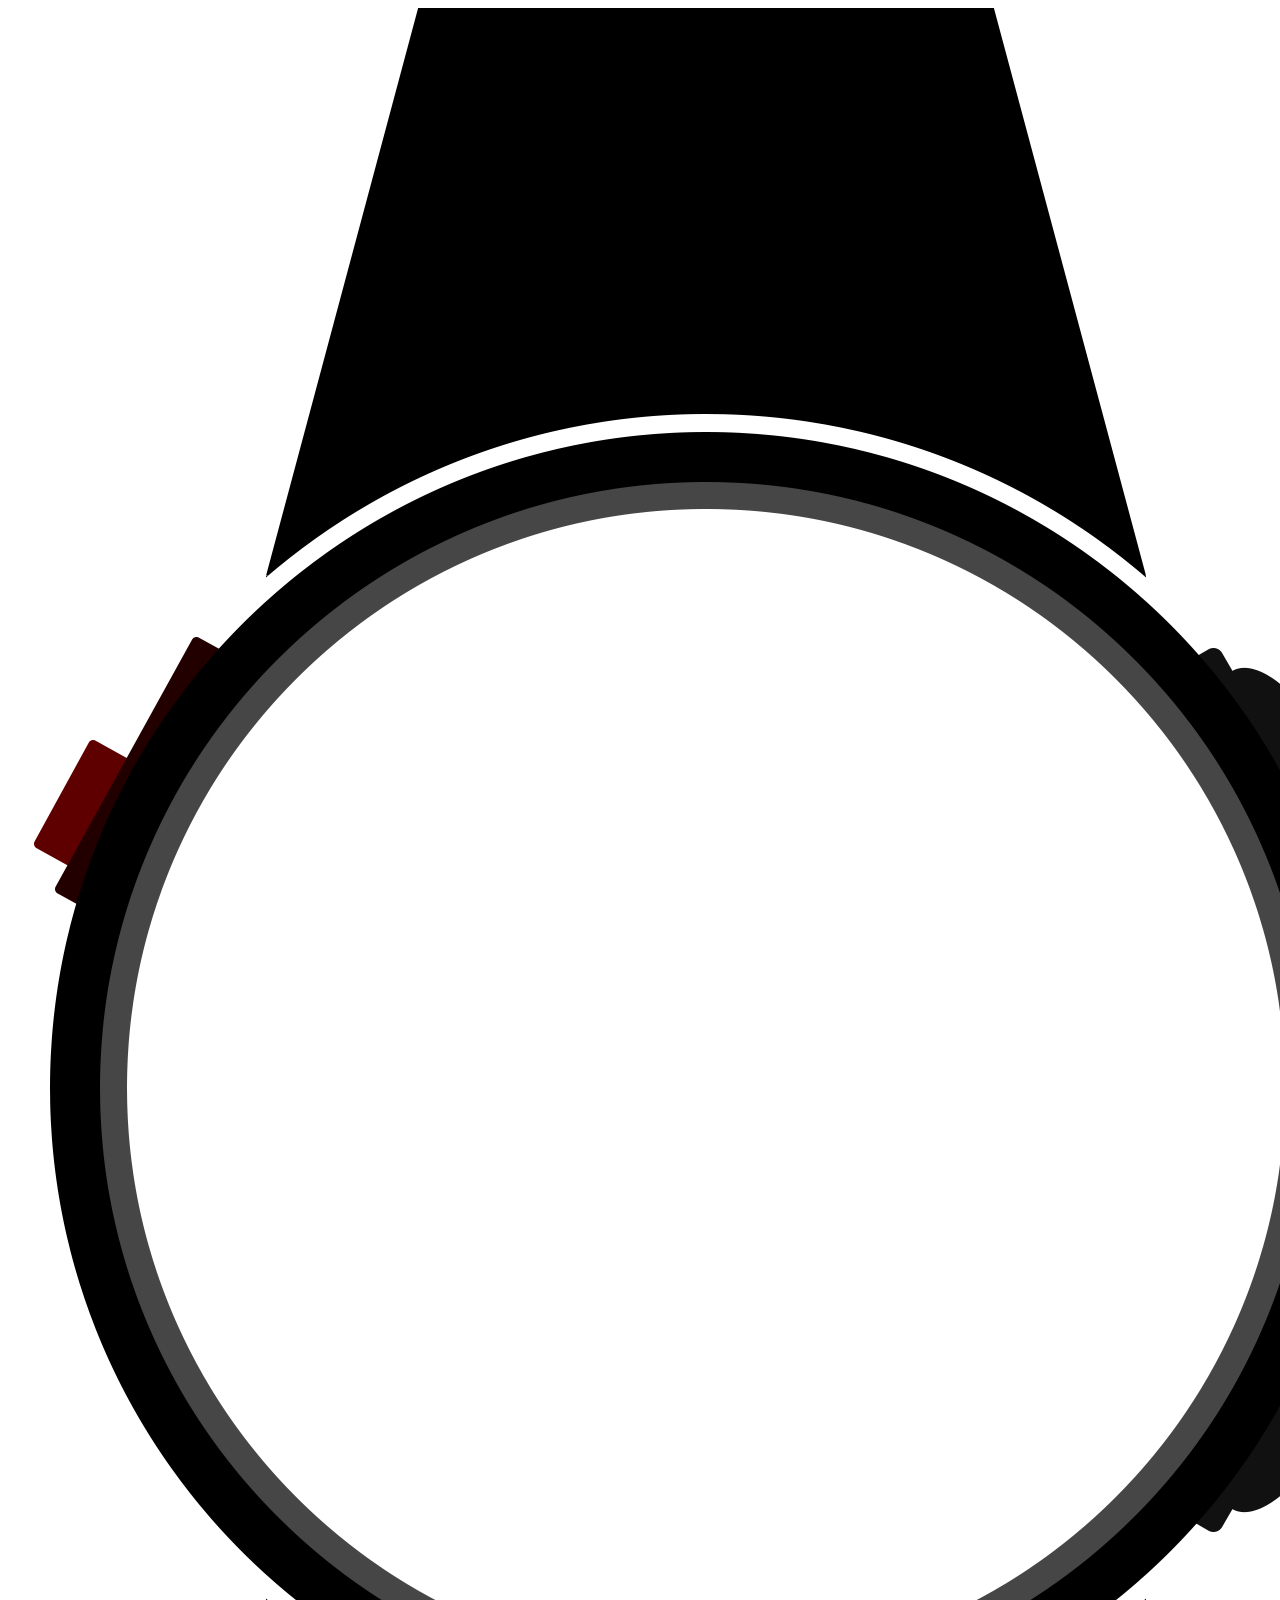
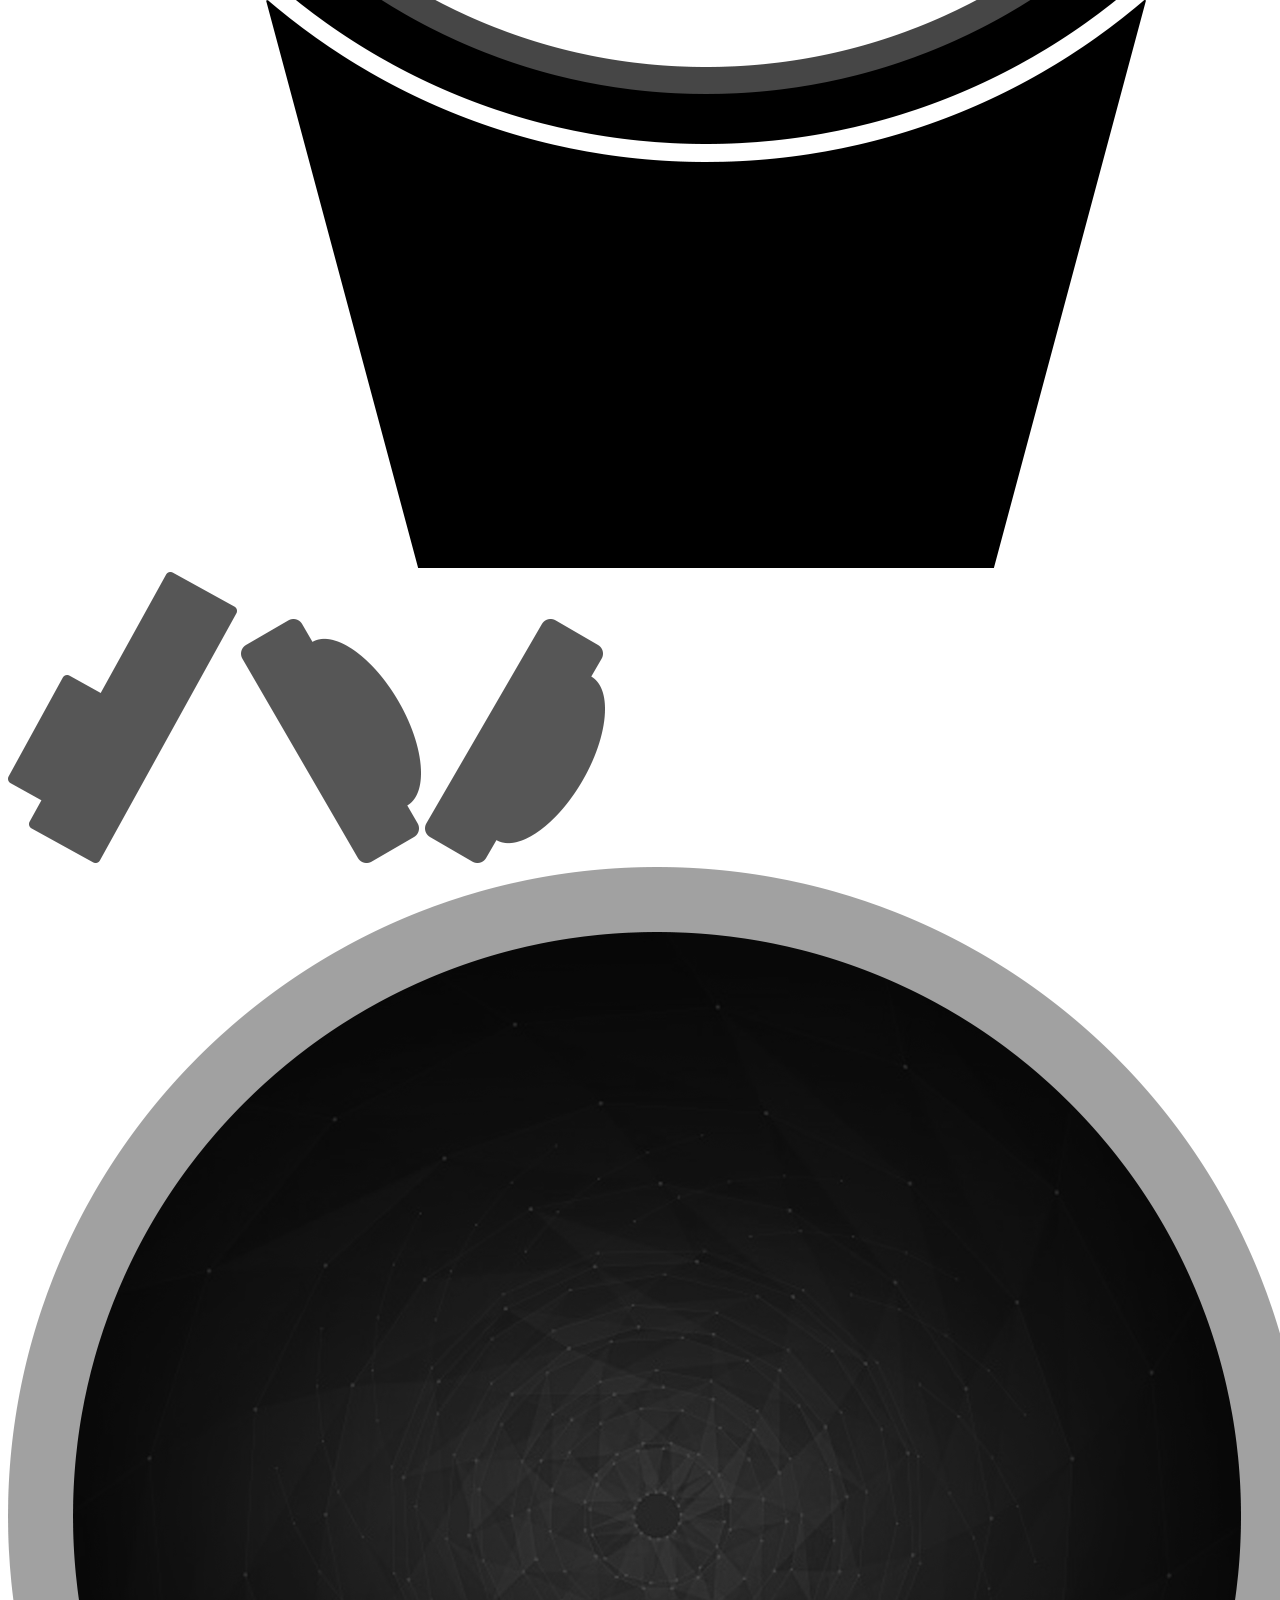
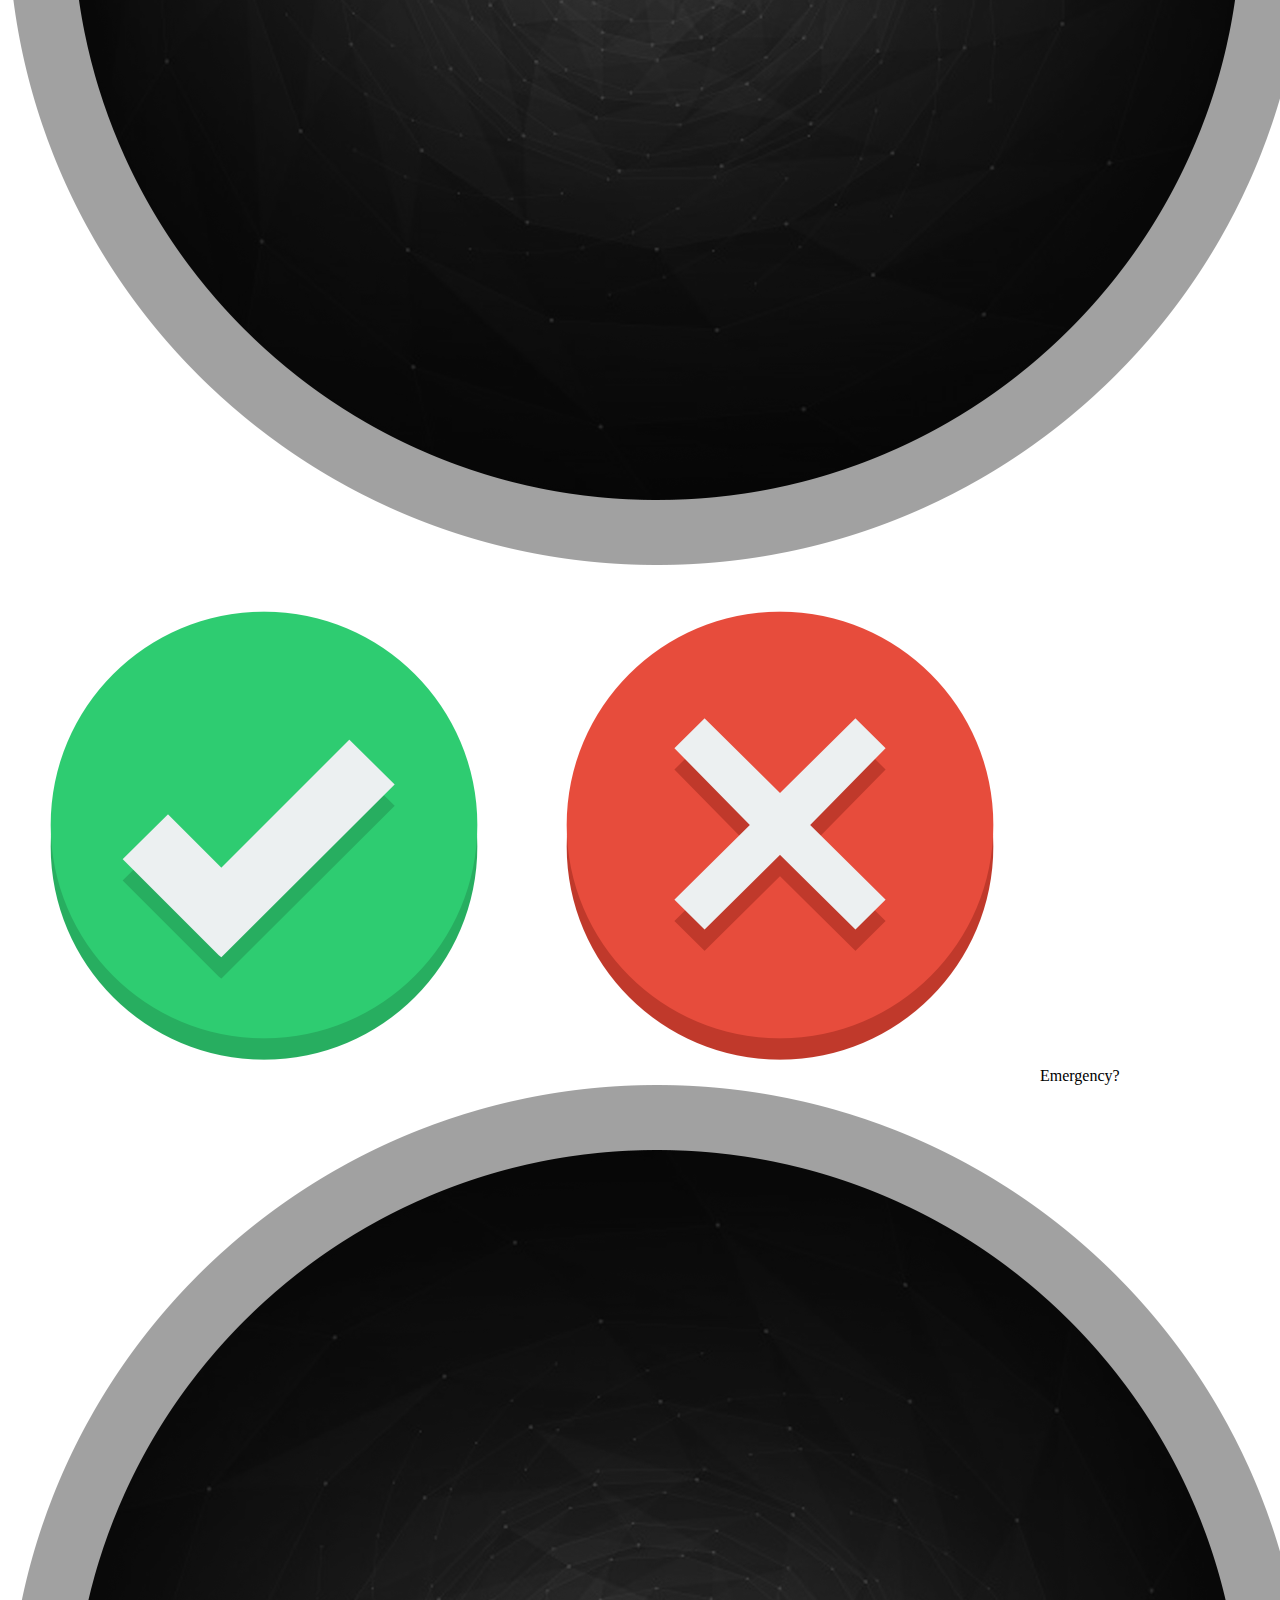
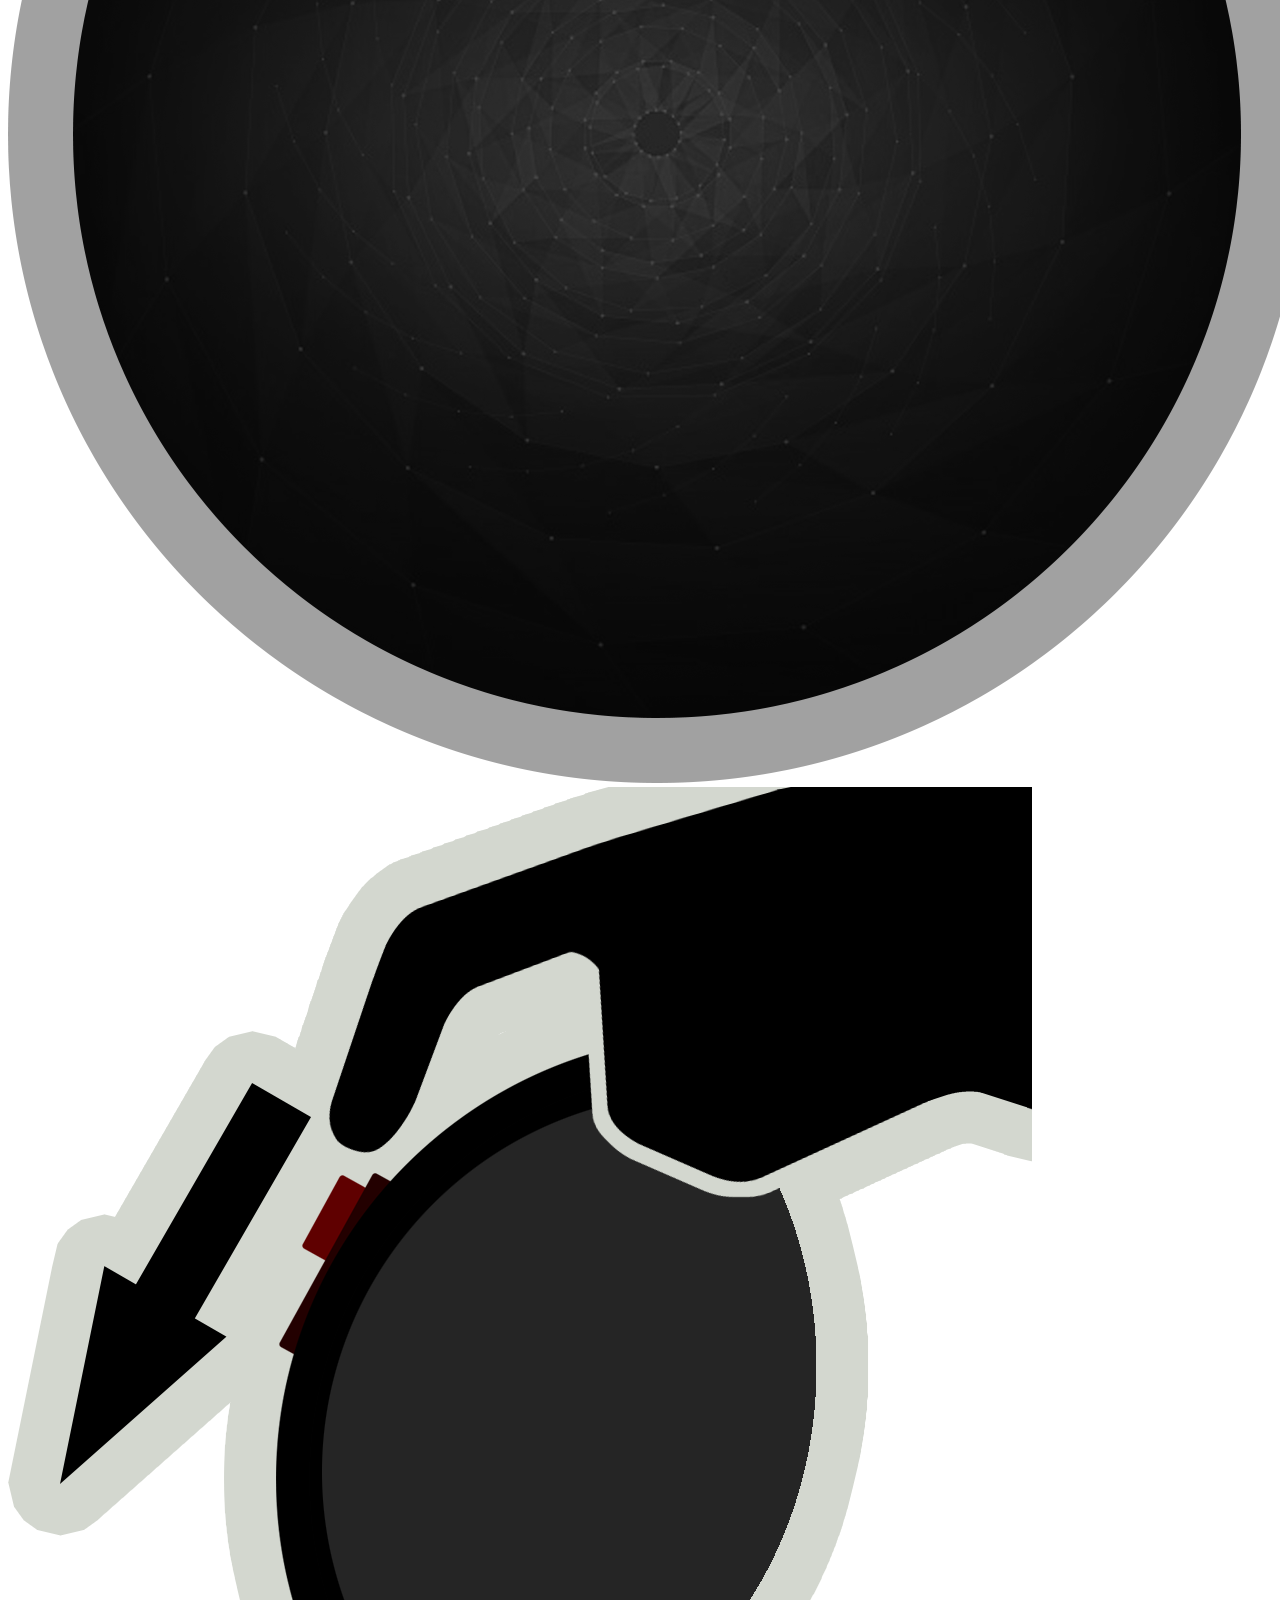
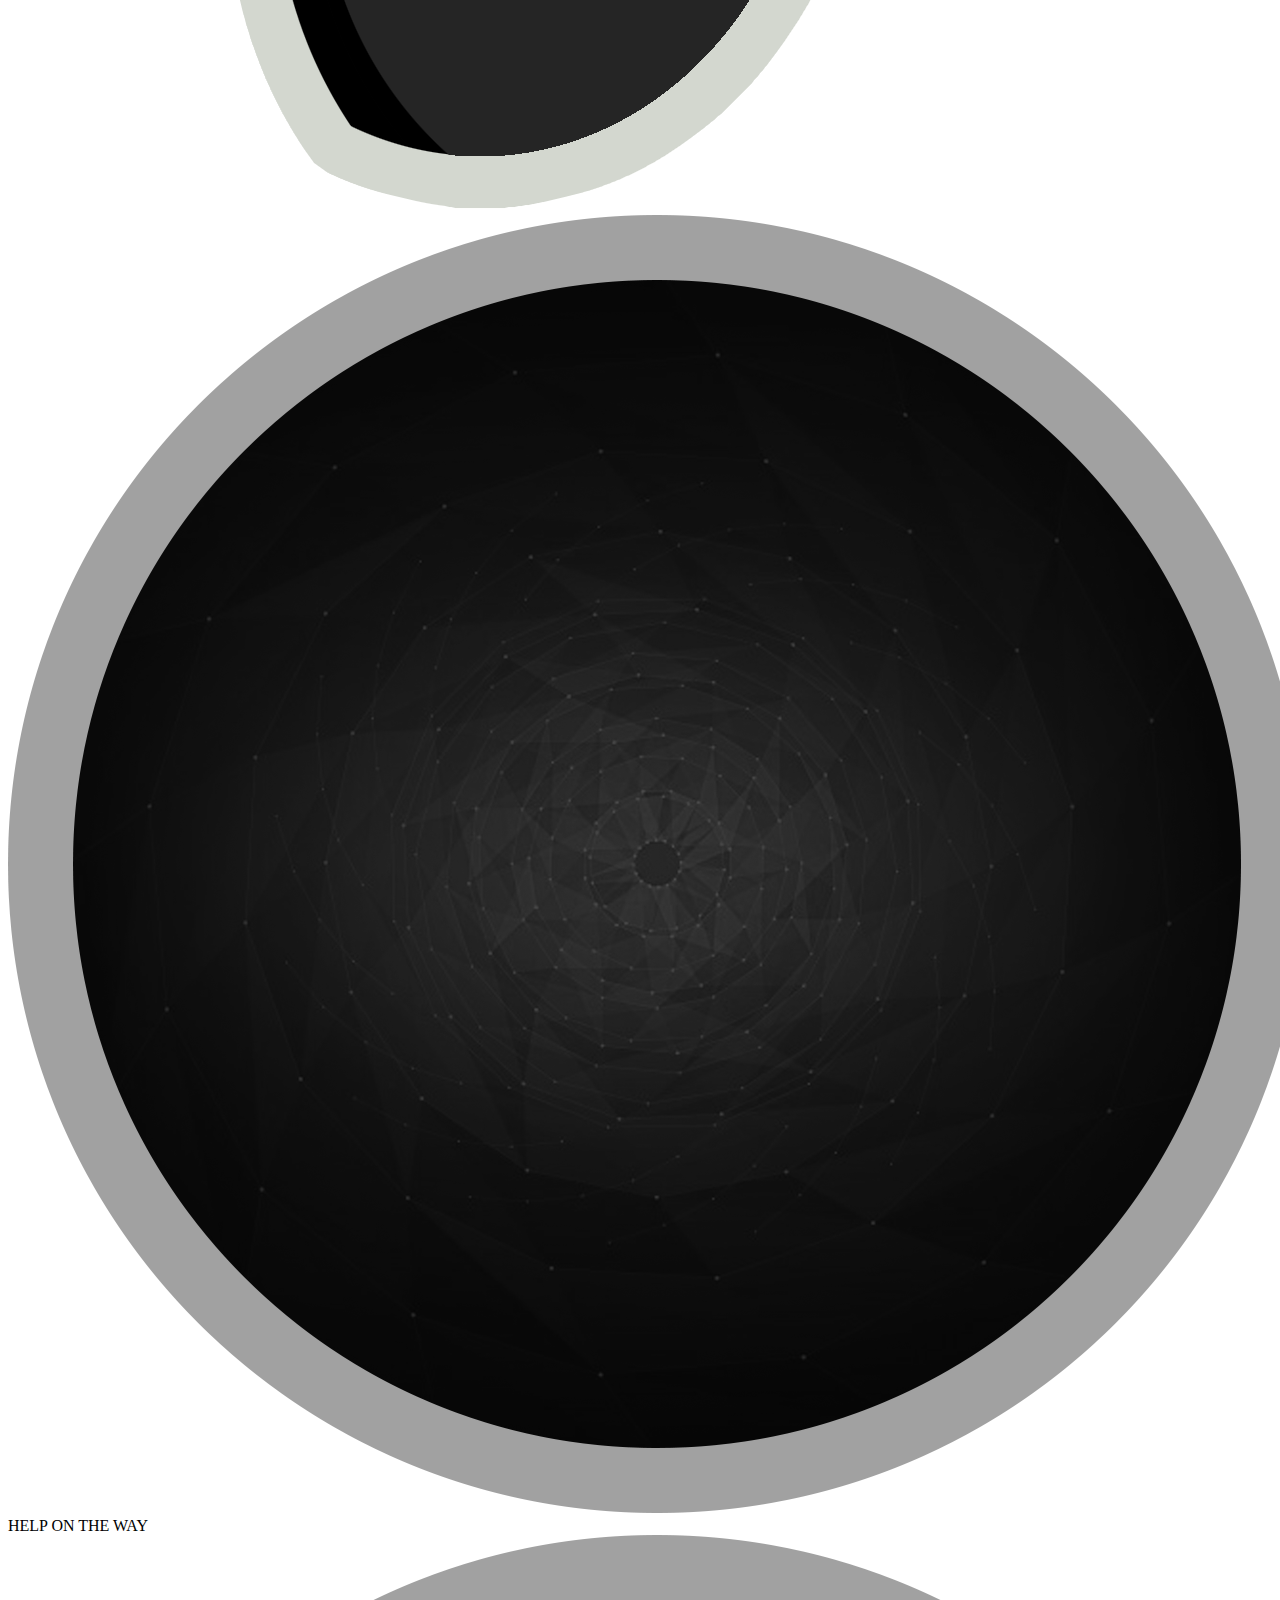
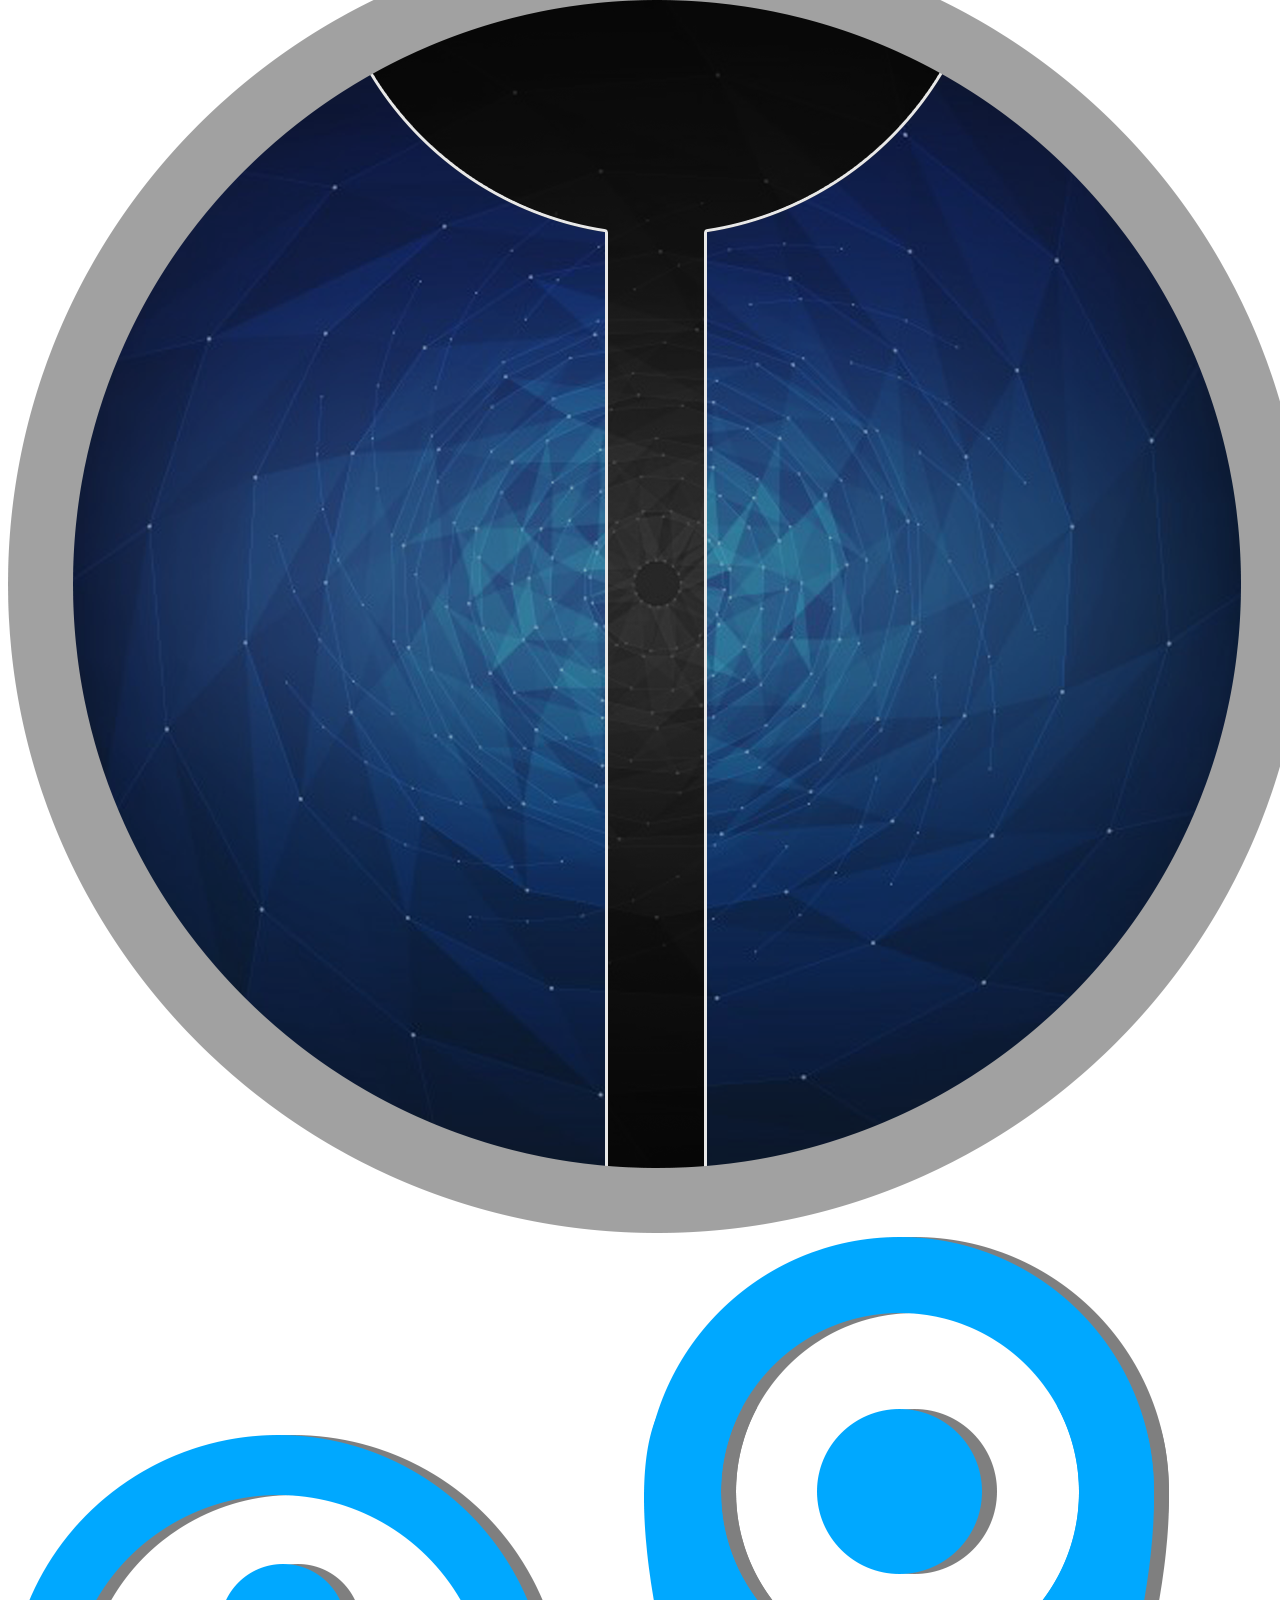
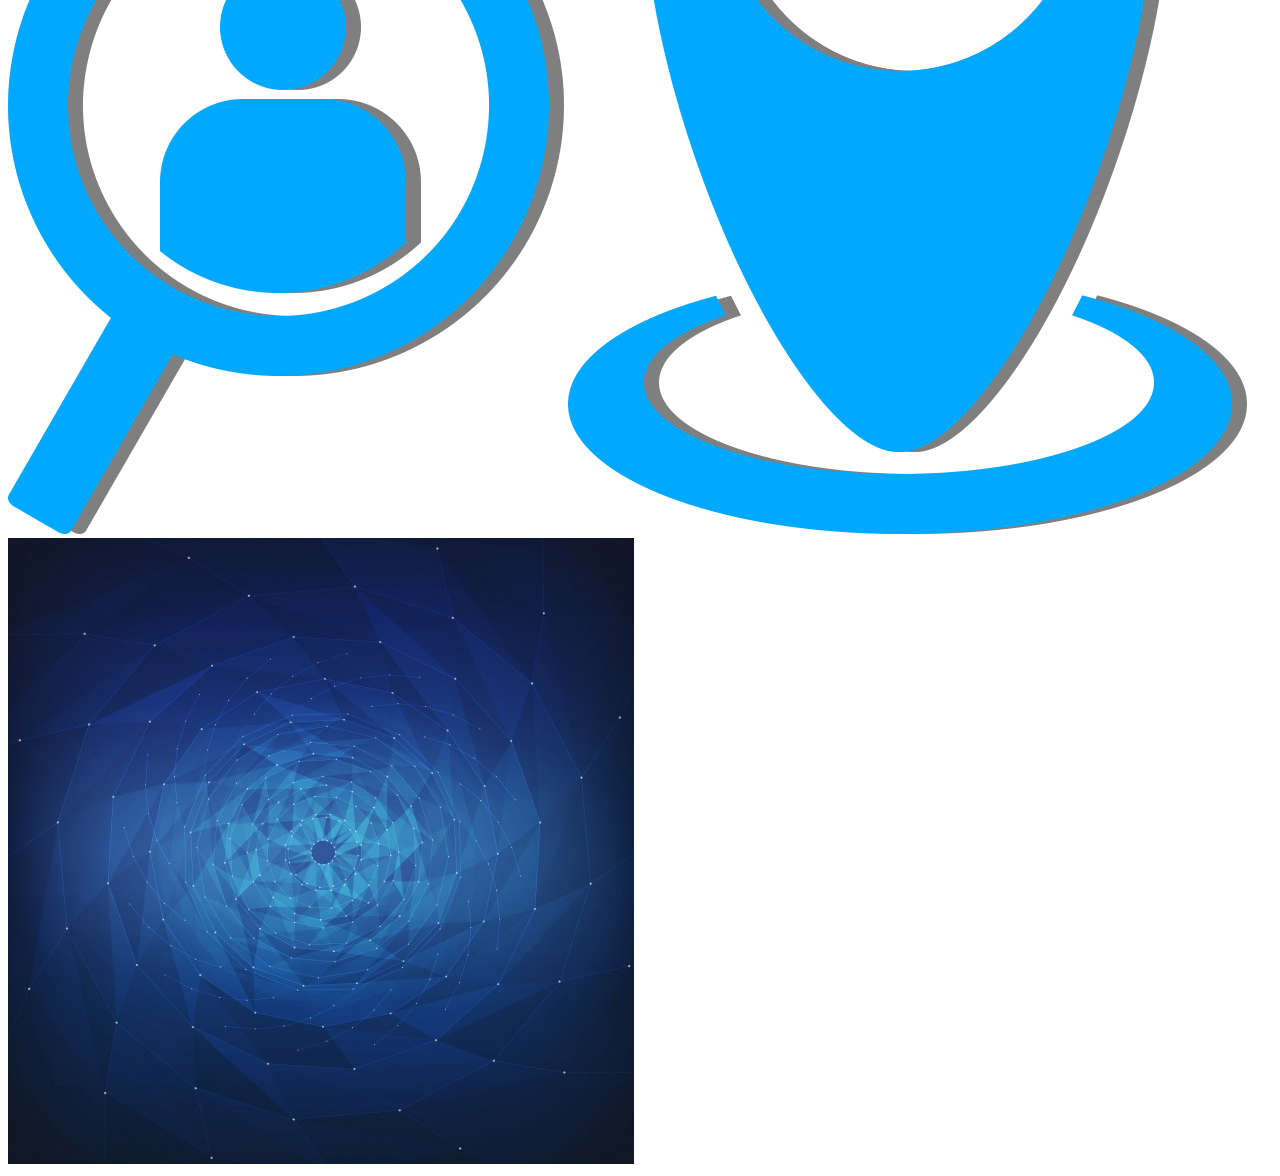
==== project/prototype1_2/index.html @ 9c25863a "Commit 36: added diff proj version; button masks (temp)" ====
<!DOCTYPE html>
<html>
	<head>
		<title> irave/test </title>
		<script src="https://hammerjs.github.io/dist/hammer.js"></script>
		<meta charset="utf-8">
		<link rel="styleSheet" type="text/css" href="test.css">
	</head>
	<body onload="vibration(); initVisibility()">
		<!-- Container with all elements -->
		<div id="container">

			<!-- Main watch body image -->
			<img id="watchBody"  class="body" src="images/watch_body_transparent_toggleOff.png">

			<!-- Mask wrapper -->
			<div id=maskWrapper class="screen">
				<!-- Button Masks and their respective maps -->
				<img id="toggleMask" class="mask" src="images/button_masks/mask-toggle.png" usemap="#toggleButton">
				<img id="unlockMask" class="mask" src="images/button_masks/mask-unlock.png" usemap="#unlockButton">
				<img id="backMask"   class="mask" src="images/button_masks/mask-back.png"   usemap="#backButton">

					<map name="toggleButton" id="toggleButton">
						<area target="" alt="emergencyToggle" title="emergencyToggle"
						shape="poly"
						coords="0,53,15,28,28,36,14,60"
						onclick="emergencyModeToggle()" >
					</map>
					<map name="unlockButton" id="unlockButton">		
						<area target="" alt="unlockButton" title="unlockButton"
						shape="poly"
						coords="10,4,42,59,47,26,34,9"
						onclick="lock()" >
					</map>
					<map name="backButton" id="backButton">		
						<area target="" alt="backButton" title="backButton"
						shape="poly"
						coords="9,62,43,6,48,35,38,52"
						onclick="back()" >
					</map>
			</div>

			<!-- Wrapper that holds relevant data -->
			<div id="wrapper" class="screen">

				<!-- Emergency screen -->
				<div id="emergencyScreen" class="screen">
					<img class="screen" src="images/menu-background.png">
					<img id="callHelp"    class="button" src="images/check-ok.png"     usemap="#emergencyCall">
					<img id="cancelHelp"  class="button" src="images/check-failed.png" usemap="#emergencyCancel">

					<span id="emergencyTitle" class="text"> Emergency? </span>

						<map name="emergencyCall" id=emergencyCall>
							<area target="" alt="emergencyAcceptButton" title="emergencyAcceptButton"
							shape="circle"
							coords="45,44,40"
							onclick="acceptEmergency()" >
						</map>
						<map name="emergencyCancel" id=emergencyCancel>
							<area target="" alt="emergencyDeclineButton" title="emergencyDeclineButton"
							shape="circle"
							coords="45,44,40"
							onclick="declineEmergency()" >
						</map>
				</div>

				<!-- Help declined screen, when emergency call is canceled -->
				<div id="helpDeclinedScreen" class="screen">
					<img class="screen" src="images/menu-background.png">
					<img id="instruction"    class="icon"   src="images/icon-untoggle.png">
				</div>

				<!-- Help accepted screen, when emergency call is successful -->
				<div id="helpAcceptedScreen" class="screen">
					<img class="screen" src="images/menu-background.png">
					<span id="helpComingText" class="text"> HELP ON THE WAY </span>
					<span id="helpTimer"      class="text"></span>
				</div>

				<!-- Foreground emergency timer -->
				<div id="foregroundTimer" class="icon">
					<span id="foregroundTimeleft" class="text"> </span>
				</div>	

				<!-- Main menu screen -->
				<div id="mainMenu" class="screen">
					<img class="screen" src="images/menu-main-round_layout-top.png" usemap="#mainScreen">
					<img id="findPeople" class="icon" src="images/icon-find_people.png">
					<img id="findPlaces" class="icon" src="images/icon-find_places.png">

					<div id="mainMenuClock" class="text"></div>

						<map name="mainScreen" id=mainScreen>
							<area target="" alt="findPeopleButton" title="findPeopleButton"
							shape="poly"
							coords="145,293,145,70,128,67,114,59,103,50,95,41,89,34,69,48,51,66,39,84,30,102,24,128,21,157,27,196,41,226,63,251,90,272,115,283"
							onclick="" >
				
							<area target="" alt="findPlacesButton" title="findPlacesButton"
							shape="poly"
							coords="168,292,168,71,181,68,197,61,212,49,223,34,249,52,268,76,282,103,292,145,287,190,270,230,248,256,220,275"
							onclick="" >
						</map>
				</div>

				<!-- Starting (welcome) screen -->
				<div id=startScreen class="screen">
					<img class="screen" src="images/blue.jpg">
					<div id="clock" class="text"></div>
				</div>

				<!-- Vibrating screen simulation -->
				<div id="vibratingScreen" class="screen"></div>

				<!-- Lock screen, when watch is in screen disabled state -->
				<div id="lockScreen"  class="screen" onclick="unlock()"></div>

			</div>

		</div>

	</body>
	<script src="test.js"></script>
</html>
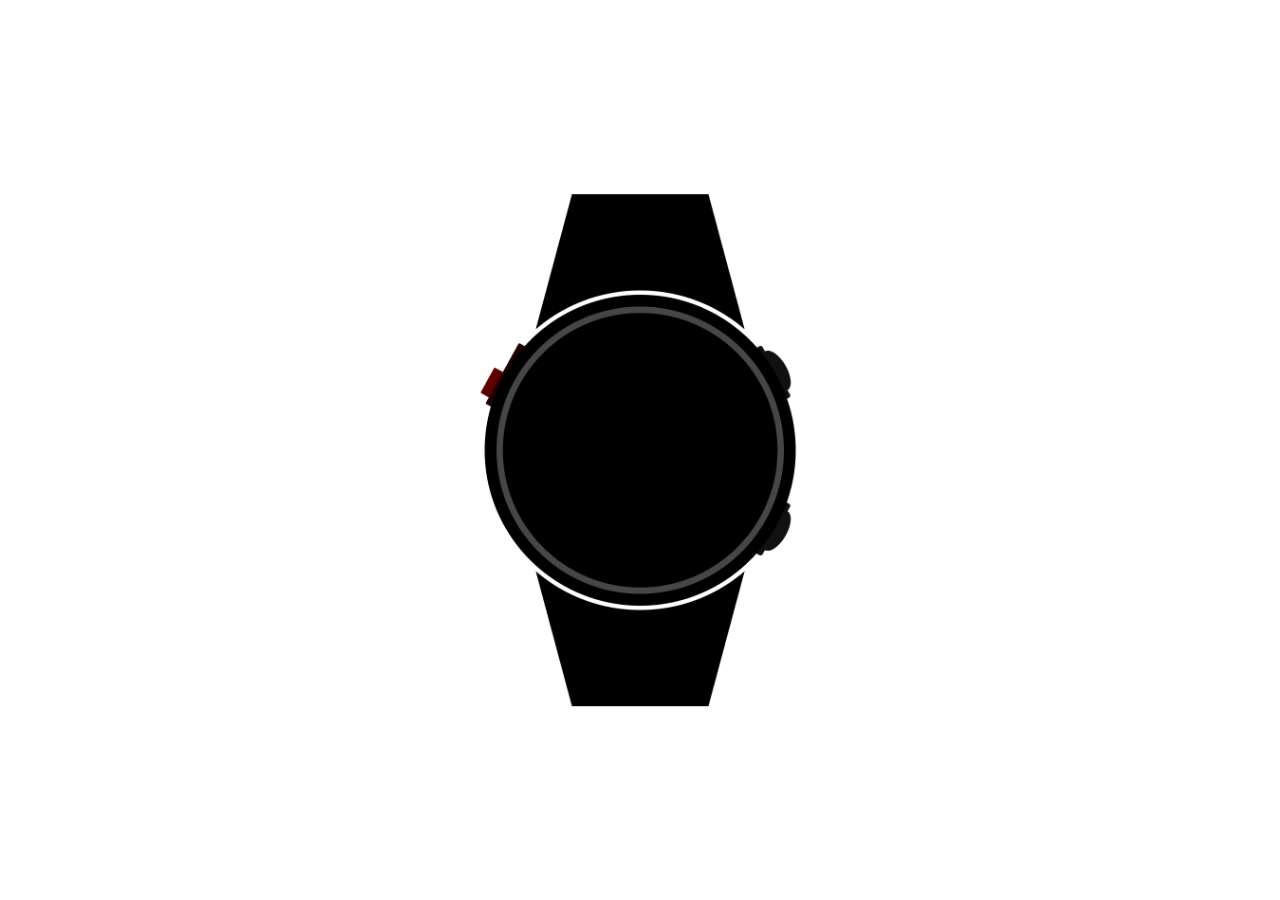
==== commit 07a42e85: "Commit 37: fixed file linking (index.html)" ====
--- a/project/prototype1_2/index.html
+++ b/project/prototype1_2/index.html
@@ -4,7 +4,7 @@
 		<title> irave/test </title>
 		<script src="https://hammerjs.github.io/dist/hammer.js"></script>
 		<meta charset="utf-8">
-		<link rel="styleSheet" type="text/css" href="test.css">
+		<link rel="styleSheet" type="text/css" href="css/style.css">
 	</head>
 	<body onload="vibration(); initVisibility()">
 		<!-- Container with all elements -->
@@ -121,5 +121,5 @@
 		</div>
 
 	</body>
-	<script src="test.js"></script>
-</html>+	<script src="js/script.js"></script>
+</html>
--- a/project/prototype1_2/css/style.css
+++ b/project/prototype1_2/css/style.css
@@ -0,0 +1,184 @@
+
+/*-----------------------------------------------
+|   Multi selector manipulation
+\------------------------------------------------*/
+#container .body, .screen, .mask, .icon, .button, .text {
+	position: absolute;
+  top: 50%;
+  left: 50%;
+	transform: translateX(-50%) translateY(-50%);
+	/* border: 2px solid powderblue; */
+}
+
+#container .body {
+	width: 248pt;
+	height: auto;
+}
+
+#container .screen {
+	width: 230pt;
+	height: 230pt;
+	border-radius: 50%;
+}
+
+#container .mask {
+	opacity: 0; /* 0.7 when debugging */
+	z-index: 1;
+	/* border: 2px solid purple; */
+}
+
+#container .icon {
+	pointer-events: none;
+}
+
+#container .text {
+	color: white;
+	font-family: Lucida, sans-serif;
+	text-shadow:
+		-1px -1px 0 black,
+     1px -1px 0 black,
+    -1px  1px 0 black,
+     1px  1px 0 black;
+}
+
+/*-----------------------------------------------
+|   Watch Body
+\------------------------------------------------*/
+#watchBody {
+	z-index: 1;
+	pointer-events: none;
+}
+
+/*-----------------------------------------------
+|   Button Masks
+\------------------------------------------------*/
+#toggleMask {
+	top: 26%;
+	left: 7%;
+	width: 45pt;
+}
+
+#unlockMask {
+	top: 25%;
+	left: 92%;
+	width: 35pt;
+}
+
+#backMask {
+	top: 75%;
+	left: 92%;
+	width: 35pt;
+}
+
+/*-----------------------------------------------
+|   Lock screen
+\------------------------------------------------*/
+#lockScreen {
+	background-color: black;
+	z-index: 2;
+}
+
+/*-----------------------------------------------
+|   Welcome screen (start screen)
+\------------------------------------------------*/
+#clock {
+	text-align: center;
+}
+
+#time{
+	font-size: 55pt;
+	font-weight: bold;
+}
+
+#date{
+	font-size: 21pt;
+}
+
+/*-----------------------------------------------
+|   Main menu
+\------------------------------------------------*/
+
+#findPeople {
+	left: 28%;
+	width: 65pt;
+}
+
+#findPlaces {
+	left: 72%;
+	width: 63pt;
+}
+
+#mainMenuClock {
+	top: 13%;
+	font-size: 22pt;
+}
+
+/*-----------------------------------------------
+|   Emergency screen
+\------------------------------------------------*/
+#emergencyScreen {
+	z-index: 0;
+}
+
+#callHelp {
+	top: 60%;
+	left: 30%;
+	width: 65pt;
+}
+
+#cancelHelp {
+	top: 60%;
+	left: 70%;
+	width: 65pt;
+}
+
+#emergencyTitle {
+	top: 35%;
+	font-size: 24pt;
+	font-weight: bold;
+}
+
+/*-----------------------------------------------
+|   Help Declined screen
+\------------------------------------------------*/
+#helpDeclinedScreen {
+	z-index: 0;
+}
+
+#instruction {
+	width: 150pt;
+}
+
+/*-----------------------------------------------
+|   Help Accepted screen
+\------------------------------------------------*/
+#helpAcceptedScreen {
+	opacity: 0.92;
+}
+
+#helpComingText {
+	transform: translateX(-50%) translateY(-150%);
+	font-size: 18pt;
+	text-align: center;
+}
+
+#helpTimer {
+	font-size: 25pt;
+	font-weight: bold;
+}
+
+/*-----------------------------------------------
+|   Foreground emergency timer
+\------------------------------------------------*/
+#foregroundTimer {
+	border-radius: 50%;
+	width: 60pt;
+	height: 30pt;
+	top: 94%;
+	background-color: darkred;
+	z-index: 0;
+}
+
+#foregroundTimeleft {
+	top: 30%;
+}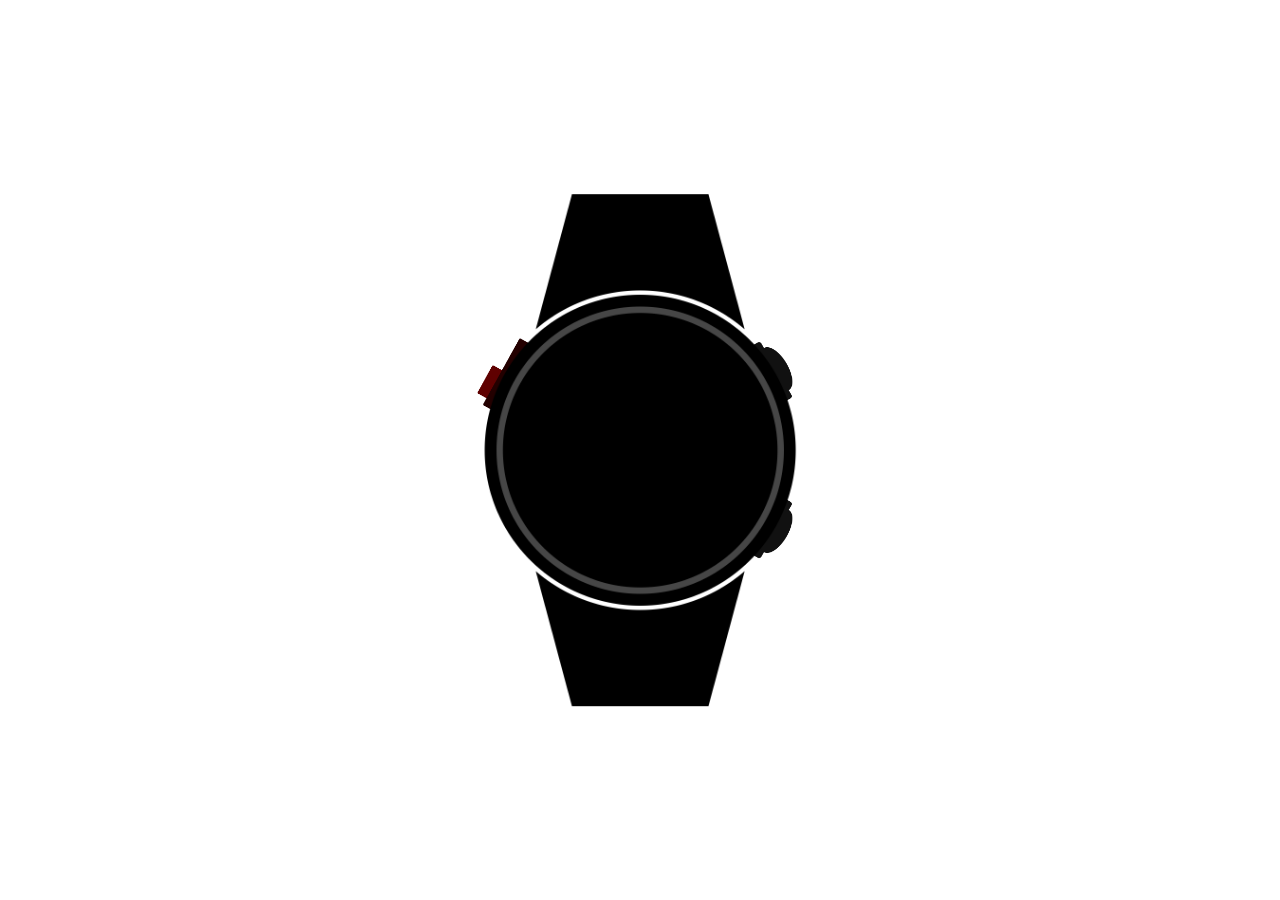
==== commit 1764c399: "Commit 41: finished prototype1_2" ====
--- a/project/prototype1_2/index.html
+++ b/project/prototype1_2/index.html
@@ -1,39 +1,50 @@
 <!DOCTYPE html>
 <html>
 	<head>
-		<title> irave/test </title>
+		<title> irave </title>
+		<meta charset="utf-8">
+		<!-- Animation library -->
 		<script src="https://hammerjs.github.io/dist/hammer.js"></script>
-		<meta charset="utf-8">
+		<!-- Custom Font -->
+		<link rel="stylesheet" href="https://fonts.googleapis.com/css?family=Ubuntu"> 
 		<link rel="styleSheet" type="text/css" href="css/style.css">
 	</head>
-	<body onload="vibration(); initVisibility()">
+	<body onload="initVisibility()">
 		<!-- Container with all elements -->
 		<div id="container">
 
 			<!-- Main watch body image -->
-			<img id="watchBody"  class="body" src="images/watch_body_transparent_toggleOff.png">
+			<img id="watchBody"  class="body" src="images/watch_body_transparent_noButtons.png">
+
+			<!-- Vibrating screen simulation -->
+			<div id="vibratingScreen" class="screen"></div>
 
 			<!-- Mask wrapper -->
-			<div id=maskWrapper class="screen">
-				<!-- Button Masks and their respective maps -->
-				<img id="toggleMask" class="mask" src="images/button_masks/mask-toggle.png" usemap="#toggleButton">
-				<img id="unlockMask" class="mask" src="images/button_masks/mask-unlock.png" usemap="#unlockButton">
-				<img id="backMask"   class="mask" src="images/button_masks/mask-back.png"   usemap="#backButton">
+			<div id=buttonWrapper class="screen">
+				<!-- <img id="toggleMask" class="mask" src="images/button_masks/mask-toggle.png" usemap="#toggleButton">
+				<!<img id="unlockMask" class="mask" src="images/button_masks/mask-unlock.png" usemap="#unlockButton">
+				<!<img id="backMask"   class="mask" src="images/button_masks/mask-back.png"   usemap="#backButton"> -->
 
-					<map name="toggleButton" id="toggleButton">
-						<area target="" alt="emergencyToggle" title="emergencyToggle"
+				<!-- Buttons and their respective maps -->
+				<img id="toggleOff" class="button" src="images/buttons/button-toggleOff.png" usemap="#toggleMap">
+				<img id="toggleOn"  class="button" src="images/buttons/button-toggleOn.png"  usemap="#toggleMap" style="display: none">
+				<img id="unlock"    class="button" src="images/buttons/button-unlock.png"    usemap="#unlockMap">
+				<img id="back"      class="button" src="images/buttons/button-back.png"      usemap="#backMap">
+
+					<map name="toggleMap" id="toggleMap">
+						<area alt="emergencyToggle" id="emergencyToggle"
 						shape="poly"
-						coords="0,53,15,28,28,36,14,60"
-						onclick="emergencyModeToggle()" >
+						coords="0,54,16,27,28,34,14,60"
+						onclick="emergencyModeToggle(); vibration(); swapToggle()" >
 					</map>
-					<map name="unlockButton" id="unlockButton">		
-						<area target="" alt="unlockButton" title="unlockButton"
+					<map name="unlockMap" id="unlockMap">		
+						<area alt="unlockButton" id="unlockButton"
 						shape="poly"
 						coords="10,4,42,59,47,26,34,9"
 						onclick="lock()" >
 					</map>
-					<map name="backButton" id="backButton">		
-						<area target="" alt="backButton" title="backButton"
+					<map name="backMap" id="backMap">		
+						<area alt="backButton" id="backButton"
 						shape="poly"
 						coords="9,62,43,6,48,35,38,52"
 						onclick="back()" >
@@ -45,20 +56,20 @@
 
 				<!-- Emergency screen -->
 				<div id="emergencyScreen" class="screen">
-					<img class="screen" src="images/menu-background.png">
-					<img id="callHelp"    class="button" src="images/check-ok.png"     usemap="#emergencyCall">
-					<img id="cancelHelp"  class="button" src="images/check-failed.png" usemap="#emergencyCancel">
+					<img class="screen" src="images/menus/menu-background.png">
+					<img id="callHelp"    class="button" src="images/icons/check-ok.png"     usemap="#acceptMap">
+					<img id="cancelHelp"  class="button" src="images/icons/check-failed.png" usemap="#declineMap">
 
 					<span id="emergencyTitle" class="text"> Emergency? </span>
 
-						<map name="emergencyCall" id=emergencyCall>
-							<area target="" alt="emergencyAcceptButton" title="emergencyAcceptButton"
+						<map name="acceptMap" id="acceptMap">
+							<area alt="emergencyAcceptButton" id="emergencyAcceptButton"
 							shape="circle"
 							coords="45,44,40"
 							onclick="acceptEmergency()" >
 						</map>
-						<map name="emergencyCancel" id=emergencyCancel>
-							<area target="" alt="emergencyDeclineButton" title="emergencyDeclineButton"
+						<map name="declineMap" id="declineMap">
+							<area alt="emergencyDeclineButton" id="emergencyDeclineButton"
 							shape="circle"
 							coords="45,44,40"
 							onclick="declineEmergency()" >
@@ -67,13 +78,13 @@
 
 				<!-- Help declined screen, when emergency call is canceled -->
 				<div id="helpDeclinedScreen" class="screen">
-					<img class="screen" src="images/menu-background.png">
-					<img id="instruction"    class="icon"   src="images/icon-untoggle.png">
+					<img class="screen" src="images/menus/menu-background.png">
+					<img id="instruction"    class="icon"   src="images/icons/icon-untoggle.png">
 				</div>
 
 				<!-- Help accepted screen, when emergency call is successful -->
 				<div id="helpAcceptedScreen" class="screen">
-					<img class="screen" src="images/menu-background.png">
+					<img class="screen" src="images/menus/menu-background.png">
 					<span id="helpComingText" class="text"> HELP ON THE WAY </span>
 					<span id="helpTimer"      class="text"></span>
 				</div>
@@ -85,21 +96,21 @@
 
 				<!-- Main menu screen -->
 				<div id="mainMenu" class="screen">
-					<img class="screen" src="images/menu-main-round_layout-top.png" usemap="#mainScreen">
-					<img id="findPeople" class="icon" src="images/icon-find_people.png">
-					<img id="findPlaces" class="icon" src="images/icon-find_places.png">
+					<img class="screen" src="images/menus/menu-main-round_layout-top_bottom.png" usemap="#mainMenuMap">
+					<img id="findPeople" class="icon" src="images/icons/icon-find_people.png">
+					<img id="findPlaces" class="icon" src="images/icons/icon-find_places.png">
 
 					<div id="mainMenuClock" class="text"></div>
 
-						<map name="mainScreen" id=mainScreen>
-							<area target="" alt="findPeopleButton" title="findPeopleButton"
+						<map name="mainMenuMap" id="mainMenuMap">
+							<area alt="findPeopleButton" id="findPeopleButton"
 							shape="poly"
-							coords="145,293,145,70,128,67,114,59,103,50,95,41,89,34,69,48,51,66,39,84,30,102,24,128,21,157,27,196,41,226,63,251,90,272,115,283"
+							coords="141,235,141,70,125,66,116,63,109,58,102,52,96,46,81,56,65,70,52,87,42,105,34,135,33,164,39,190,47,208,57,226,70,240,80,249,96,260,104,251,112,246,119,241"
 							onclick="" >
 				
-							<area target="" alt="findPlacesButton" title="findPlacesButton"
+							<area alt="findPlacesButton" id="findPlacesButton"
 							shape="poly"
-							coords="168,292,168,71,181,68,197,61,212,49,223,34,249,52,268,76,282,103,292,145,287,190,270,230,248,256,220,275"
+							coords="166,236,166,70,179,67,190,63,199,56,212,46,227,56,242,69,253,83,263,100,270,120,275,144,273,167,268,190,260,210,249,227,238,239,225,250,212,260,201,250,189,242"
 							onclick="" >
 						</map>
 				</div>
@@ -109,9 +120,6 @@
 					<img class="screen" src="images/blue.jpg">
 					<div id="clock" class="text"></div>
 				</div>
-
-				<!-- Vibrating screen simulation -->
-				<div id="vibratingScreen" class="screen"></div>
 
 				<!-- Lock screen, when watch is in screen disabled state -->
 				<div id="lockScreen"  class="screen" onclick="unlock()"></div>
--- a/project/prototype1_2/css/style.css
+++ b/project/prototype1_2/css/style.css
@@ -21,8 +21,15 @@
 	border-radius: 50%;
 }
 
+/*
 #container .mask {
-	opacity: 0; /* 0.7 when debugging */
+	opacity: 0; 0.7 when debugging
+	z-index: 1;
+	border: 2px solid purple;
+}
+*/
+
+#container .button {
 	z-index: 1;
 	/* border: 2px solid purple; */
 }
@@ -33,7 +40,7 @@
 
 #container .text {
 	color: white;
-	font-family: Lucida, sans-serif;
+	font-family: 'Ubuntu', sans-serif;
 	text-shadow:
 		-1px -1px 0 black,
      1px -1px 0 black,
@@ -52,19 +59,25 @@
 /*-----------------------------------------------
 |   Button Masks
 \------------------------------------------------*/
-#toggleMask {
+#toggleOff {
 	top: 26%;
 	left: 7%;
 	width: 45pt;
 }
 
-#unlockMask {
+#toggleOn {
+	top: 26%;
+	left: 7%;
+	width: 45pt;
+}
+
+#unlock {
 	top: 25%;
 	left: 92%;
 	width: 35pt;
 }
 
-#backMask {
+#back {
 	top: 75%;
 	left: 92%;
 	width: 35pt;
@@ -82,6 +95,7 @@
 |   Welcome screen (start screen)
 \------------------------------------------------*/
 #clock {
+	top: 49%;
 	text-align: center;
 }
 
@@ -99,18 +113,18 @@
 \------------------------------------------------*/
 
 #findPeople {
-	left: 28%;
-	width: 65pt;
+	left: 30%;
+	width: 60pt;
 }
 
 #findPlaces {
-	left: 72%;
-	width: 63pt;
+	left: 70%;
+	width: 58pt;
 }
 
 #mainMenuClock {
 	top: 13%;
-	font-size: 22pt;
+	font-size: 24pt;
 }
 
 /*-----------------------------------------------
@@ -153,17 +167,17 @@
 |   Help Accepted screen
 \------------------------------------------------*/
 #helpAcceptedScreen {
-	opacity: 0.92;
+	opacity: 0.95;
 }
 
 #helpComingText {
-	transform: translateX(-50%) translateY(-150%);
+	top: 30%;
 	font-size: 18pt;
 	text-align: center;
 }
 
 #helpTimer {
-	font-size: 25pt;
+	font-size: 28pt;
 	font-weight: bold;
 }
 
@@ -174,11 +188,12 @@
 	border-radius: 50%;
 	width: 60pt;
 	height: 30pt;
-	top: 94%;
+	top: 93%;
 	background-color: darkred;
 	z-index: 0;
 }
 
 #foregroundTimeleft {
-	top: 30%;
+	top: 34%;
+	font-size: 15pt;
 }